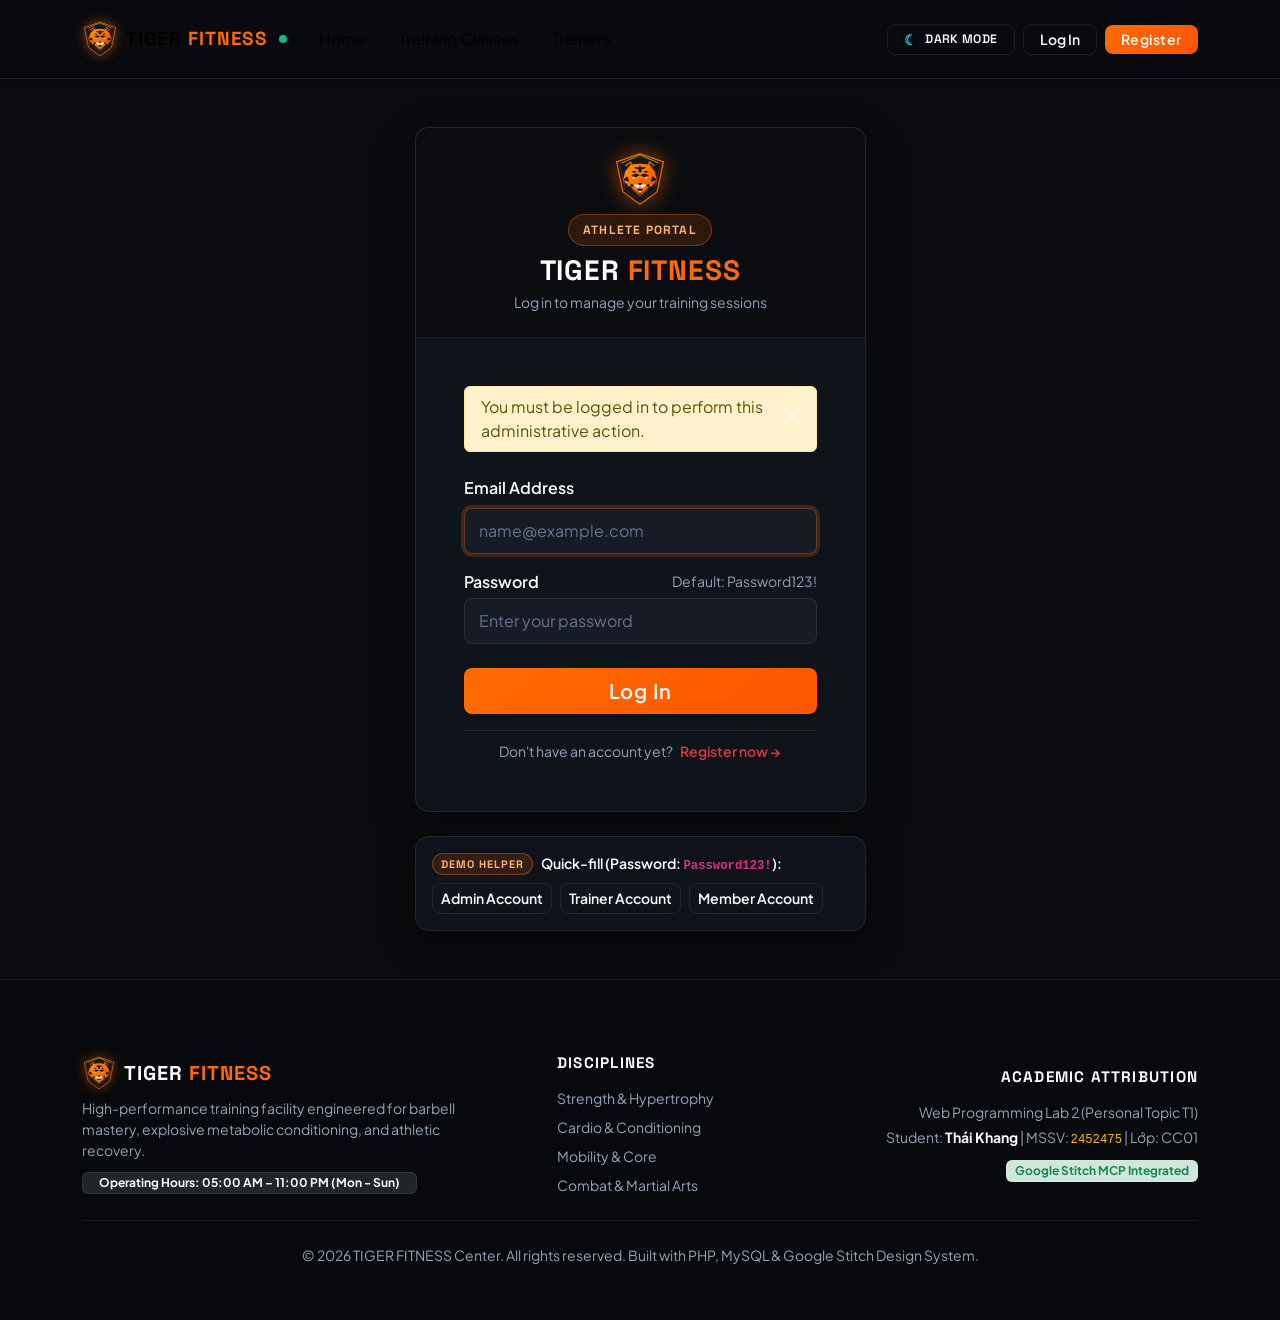
==== netlify_dist/class_form.html @ b27a7390 "feat(brand,deploy): rebrand to Tiger Fitness with 2D tiger SVG logo, orange theme, and Netlify stati" ====
<!DOCTYPE html>
<html lang="en">
<head>
  <meta charset="UTF-8">
  <meta name="viewport" content="width=device-width, initial-scale=1.0">
  <title>Athlete Login - TIGER FITNESS</title>
  <link rel="icon" type="image/svg+xml" href="images/favicon.svg">
  <link href="https://cdn.jsdelivr.net/npm/bootstrap@5.3.0/dist/css/bootstrap.min.css" rel="stylesheet">
  <link rel="stylesheet" href="css/style.css">
</head>
<body class="" data-bs-theme="light">

<script>
  // Instant client-side theme application to prevent FOUC
  (function() {
    var theme = "light";
    document.documentElement.setAttribute('data-bs-theme', theme);
    if (document.body) {
      if (theme === 'dark') {
        document.body.classList.add('theme-dark');
      } else {
        document.body.classList.remove('theme-dark');
      }
    }
  })();
</script>
<header>
  <nav class="navbar navbar-expand-lg glass-navbar sticky-top shadow-sm py-3">
    <div class="container">
      <a class="navbar-brand fw-bold text-uppercase d-flex align-items-center gap-2" href="index.html">
        <img src="images/tiger-logo.svg" alt="Tiger Logo" width="36" height="36" style="filter: drop-shadow(0 0 6px rgba(255, 107, 0, 0.5));">
        <span class="font-headline" style="letter-spacing: 0.06em; font-size: 1.18rem;">TIGER <span style="color: var(--tiger-orange);">FITNESS</span></span>
        <span class="live-beacon ms-1 d-none d-sm-inline-block" title="Tiger Core Systems Online"></span>
      </a>
      <button
        class="navbar-toggler border-0 shadow-none"
        type="button"
        data-bs-toggle="collapse"
        data-bs-target="#mainNavbar"
        aria-controls="mainNavbar"
        aria-expanded="false"
        aria-label="Toggle navigation">
        <span class="navbar-toggler-icon"></span>
      </button>
      <div class="collapse navbar-collapse" id="mainNavbar">
        <ul class="navbar-nav me-auto mb-2 mb-lg-0 align-items-lg-center">
          <li class="nav-item">
            <a class="nav-link fw-semibold px-3" href="index.html">Home</a>
          </li>
          <li class="nav-item">
            <a class="nav-link fw-semibold px-3" href="classes.html">Training Classes</a>
          </li>
          <li class="nav-item">
            <a class="nav-link fw-semibold px-3" href="index.html#trainers">Trainers</a>
          </li>
                            </ul>

        <ul class="navbar-nav ms-auto mb-2 mb-lg-0 align-items-lg-center gap-2">
          <!-- Theme Toggle (Task 5.2 Cookie: apex_theme) -->
          <li class="nav-item">
            <a href="javascript:void(0)" onclick="toggleNetlifyTheme()" 
               class="btn btn-sm btn-outline-apex d-flex align-items-center gap-2 px-3 py-1"
               title="Switch to Dark Gym Mode (Cookie-persisted for 30 days)">
                              <span class="text-info">&#9790;</span> <span class="small font-headline">DARK MODE</span>
                          </a>
          </li>

                      <li class="nav-item">
              <a class="btn btn-outline-apex btn-sm px-3" href="login.html">
                Log In
              </a>
            </li>
            <li class="nav-item">
              <a class="btn btn-danger btn-sm px-3 shadow-sm" href="register.html">
                Register
              </a>
            </li>
                  </ul>
      </div>
    </div>
  </nav>
</header>

<main class="container py-5">
  <div class="row justify-content-center">
    <div class="col-12 col-md-8 col-lg-5">
      <div class="glass-panel overflow-hidden mb-4 shadow-lg">
        <div class="p-4 text-center border-bottom border-secondary border-opacity-25" style="background: rgba(10, 11, 14, 0.7);">
          <div class="mb-2">
            <img src="images/tiger-logo.svg" alt="Tiger Fitness Mascot" width="54" height="54" style="filter: drop-shadow(0 0 10px rgba(255, 107, 0, 0.5));">
          </div>
          <span class="hero-badge mb-2">Athlete Portal</span>
          <h3 class="fw-bold font-headline text-uppercase text-white mb-1">TIGER <span style="color: var(--tiger-orange);">FITNESS</span></h3>
          <p class="text-secondary small mb-0">Log in to manage your training sessions</p>
        </div>

        <div class="card-body p-4 p-md-5">
          <!-- Flash Notifications -->
          
                      <div class="alert alert-warning alert-dismissible fade show py-2 mb-4" role="alert">
              You must be logged in to perform this administrative action.              <button type="button" class="btn-close" data-bs-dismiss="alert" aria-label="Close"></button>
            </div>
          
          
          
          <!-- Login Form -->
          <form action="login.html" method="POST" novalidate>
            <div class="mb-3">
              <label for="email" class="form-label fw-semibold">Email Address</label>
              <input
                type="email"
                class="form-control"
                id="email"
                name="email"
                placeholder="name@example.com"
                value=""
                required
                autofocus>
            </div>

            <div class="mb-4">
              <div class="d-flex justify-content-between align-items-center mb-1">
                <label for="password" class="form-label fw-semibold mb-0">Password</label>
                <span class="text-muted small">Default: Password123!</span>
              </div>
              <input
                type="password"
                class="form-control"
                id="password"
                name="password"
                placeholder="Enter your password"
                required>
            </div>

            <div class="d-grid mb-3">
              <button type="submit" class="btn btn-apex-crimson btn-lg fw-semibold shadow-sm">
                Log In
              </button>
            </div>

            <div class="text-center pt-2 border-top border-secondary border-opacity-25">
              <span class="text-secondary small">Don't have an account yet?</span>
              <a href="register.html" class="text-danger fw-semibold small text-decoration-none ms-1">Register now &rarr;</a>
            </div>
          </form>
        </div>
      </div>

      <!-- Quick Demo Credentials Card (Task Evaluation Helper) -->
      <div class="glass-panel p-3">
        <div class="d-flex align-items-center gap-2 mb-2">
          <span class="hero-badge" style="padding: 2px 8px; font-size: 0.68rem;">Demo Helper</span>
          <span class="fw-semibold small text-white">Quick-fill (Password: <code>Password123!</code>):</span>
        </div>
        <div class="d-flex flex-wrap gap-2">
          <button
            type="button"
            class="btn btn-sm btn-outline-apex"
            onclick="fillLogin('admin@gymfitness.local', 'Password123!')">
            Admin Account
          </button>
          <button
            type="button"
            class="btn btn-sm btn-outline-apex"
            onclick="fillLogin('trainer@gymfitness.local', 'Password123!')">
            Trainer Account
          </button>
          <button
            type="button"
            class="btn btn-sm btn-outline-apex"
            onclick="fillLogin('member@gymfitness.local', 'Password123!')">
            Member Account
          </button>
        </div>
      </div>
    </div>
  </div>
</main>

<footer class="apex-footer mt-auto">
  <div class="container py-4">
    <div class="row g-4 align-items-center">
      <div class="col-12 col-md-5">
        <div class="d-flex align-items-center gap-2 mb-2">
          <img src="images/tiger-logo.svg" alt="Tiger Logo" width="34" height="34" style="filter: drop-shadow(0 0 6px rgba(255, 107, 0, 0.4));">
          <span class="font-headline fw-bold text-white fs-5" style="letter-spacing: 0.05em;">TIGER <span style="color: var(--tiger-orange);">FITNESS</span></span>
        </div>
        <p class="small text-secondary mb-2" style="max-width: 380px;">
          High-performance training facility engineered for barbell mastery, explosive metabolic conditioning, and athletic recovery.
        </p>
        <span class="badge bg-dark border border-secondary text-light px-3 py-1 small">
          Operating Hours: 05:00 AM – 11:00 PM (Mon - Sun)
        </span>
      </div>

      <div class="col-6 col-md-3">
        <h6 class="footer-title">Disciplines</h6>
        <ul class="list-unstyled small mb-0 d-flex flex-column gap-2">
          <li><a href="classes.html?category_id=1">Strength & Hypertrophy</a></li>
          <li><a href="classes.html?category_id=2">Cardio & Conditioning</a></li>
          <li><a href="classes.html?category_id=3">Mobility & Core</a></li>
          <li><a href="classes.html?category_id=4">Combat & Martial Arts</a></li>
        </ul>
      </div>

      <div class="col-6 col-md-4 text-md-end">
        <h6 class="footer-title">Academic Attribution</h6>
        <p class="small text-secondary mb-1">
          Web Programming Lab 2 (Personal Topic T1)
        </p>
        <p class="small text-secondary mb-2">
          Student: <strong class="text-white">Thái Khang</strong> | MSSV: <code class="text-warning">2452475</code> | Lớp: CC01
        </p>
        <span class="badge bg-success-subtle text-success border border-success small px-2 py-1">
          Google Stitch MCP Integrated
        </span>
      </div>
    </div>

    <div class="pt-4 mt-4 border-top border-secondary border-opacity-25 text-center text-secondary small">
      &copy; 2026 TIGER FITNESS Center. All rights reserved. Built with PHP, MySQL & Google Stitch Design System.
    </div>
  </div>
</footer>

<script src="https://cdn.jsdelivr.net/npm/bootstrap@5.3.0/dist/js/bootstrap.bundle.min.js"></script>
<script>
function fillLogin(email, password) {
  document.getElementById('email').value = email;
  document.getElementById('password').value = password;
}
</script>
<script src="js/netlify-interactive.js"></script>
</body>
</html>
---- netlify_dist/css/style.css ----
/* =====================================================================
 * TIGER FITNESS - STITCH DESIGN SYSTEM
 * Synthesized via Google Stitch MCP (Project ID: 6697286312568266889)
 * High-Octane Modern Performance Club Aesthetic (Nike Training / Gymshark)
 * Dual-Mode Engine fully bound to PHP Cookie 'apex_theme' (30 Days)
 * Primary Brand Palette: Tiger Orange (#FF6B00) & Amber Gold (#FF9E00)
 * ===================================================================== */

@import url('https://fonts.googleapis.com/css2?family=Plus+Jakarta+Sans:wght@300;400;500;600;700;800&family=Space+Grotesk:wght@400;500;600;700&display=swap');

/* ---------------------------------------------------------------------
 * 1. CSS CUSTOM PROPERTIES & DESIGN TOKENS
 * --------------------------------------------------------------------- */
:root {
  /* Brand Tiger Energy Accents */
  --tiger-orange: #FF6B00;
  --tiger-orange-hover: #FF8533;
  --tiger-amber: #FF9E00;
  --tiger-volt: #FF5500;
  --tiger-emerald: #10B981;

  /* Backward Compatibility Aliases */
  --apex-crimson: #FF6B00;
  --apex-crimson-hover: #FF8533;
  --apex-volt: #FF5500;
  --apex-emerald: #10B981;

  /* Light Athletic Mode (Athletic Ivory Canvas) */
  --apex-bg: #FFFDFB;
  --apex-surface: #FFFFFF;
  --apex-surface-subtle: #F7F4EE;
  --apex-surface-container: #FAF6F0;
  --apex-border: rgba(17, 24, 39, 0.08);
  --apex-border-hover: rgba(255, 107, 0, 0.40);
  --apex-text-primary: #111827;
  --apex-text-muted: #6B7280;
  --apex-navbar-bg: rgba(255, 253, 251, 0.88);
  --apex-glass-bg: rgba(255, 255, 255, 0.84);
  --apex-card-shadow: 0 4px 20px -2px rgba(17, 24, 39, 0.06);
  --apex-glow: 0 10px 25px -3px rgba(255, 107, 0, 0.22);

  /* Typography */
  --font-headline: 'Space Grotesk', -apple-system, sans-serif;
  --font-body: 'Plus Jakarta Sans', -apple-system, BlinkMacSystemFont, 'Segoe UI', Roboto, sans-serif;
}

/* ---------------------------------------------------------------------
 * Dark Gym Mode (Activated via Cookie apex_theme = 'dark')
 * Deep Tiger Black (#0A0B0E) & Obsidian Card (#12151E)
 * --------------------------------------------------------------------- */
body.theme-dark,
[data-bs-theme="dark"] {
  --apex-bg: #0A0B0E;
  --apex-surface: #12151E;
  --apex-surface-subtle: #191D2A;
  --apex-surface-container: #161A24;
  --apex-border: rgba(255, 255, 255, 0.08);
  --apex-border-hover: rgba(255, 107, 0, 0.45);
  --apex-text-primary: #F8FAFC;
  --apex-text-muted: #94A3B8;
  --apex-navbar-bg: rgba(10, 11, 14, 0.88);
  --apex-glass-bg: rgba(18, 21, 30, 0.82);
  --apex-card-shadow: 0 12px 35px -5px rgba(0, 0, 0, 0.70);
  --apex-glow: 0 0 24px -4px rgba(255, 107, 0, 0.38);

  background-color: var(--apex-bg) !important;
  color: var(--apex-text-primary) !important;
}

/* ---------------------------------------------------------------------
 * 2. BASE STYLING & TYPOGRAPHY
 * --------------------------------------------------------------------- */
body {
  font-family: var(--font-body);
  background-color: var(--apex-bg);
  color: var(--apex-text-primary);
  min-height: 100vh;
  display: flex;
  flex-direction: column;
  transition: background-color 0.25s ease, color 0.25s ease;
  -webkit-font-smoothing: antialiased;
}

main {
  flex: 1 0 auto;
}

h1, h2, h3, h4, h5, h6,
.font-headline,
.display-4, .display-5, .display-6 {
  font-family: var(--font-headline);
  letter-spacing: 0.03em;
}

/* ---------------------------------------------------------------------
 * 3. GLASSMORPHISM & ELEVATION COMPONENTS
 * --------------------------------------------------------------------- */
.glass-navbar {
  background-color: var(--apex-navbar-bg) !important;
  backdrop-filter: blur(14px);
  -webkit-backdrop-filter: blur(14px);
  border-bottom: 1px solid var(--apex-border);
  transition: background-color 0.25s ease, border-color 0.25s ease;
}

.glass-panel {
  background-color: var(--apex-glass-bg);
  backdrop-filter: blur(14px);
  -webkit-backdrop-filter: blur(14px);
  border: 1px solid var(--apex-border);
  box-shadow: var(--apex-card-shadow);
  border-radius: 14px;
}

.glass-panel-interactive {
  background-color: var(--apex-glass-bg);
  backdrop-filter: blur(14px);
  -webkit-backdrop-filter: blur(14px);
  border: 1px solid var(--apex-border);
  box-shadow: var(--apex-card-shadow);
  border-radius: 14px;
  transition: transform 0.25s cubic-bezier(0.16, 1, 0.3, 1), 
              border-color 0.25s ease, 
              box-shadow 0.25s ease;
}

.glass-panel-interactive:hover {
  transform: translateY(-4px);
  border-color: var(--apex-border-hover);
  box-shadow: var(--apex-glow) !important;
}

/* ---------------------------------------------------------------------
 * 4. BUTTONS & GLOW EFFECTS (TIGER ORANGE)
 * --------------------------------------------------------------------- */
.btn-tiger-orange,
.btn-apex-crimson,
.btn-danger {
  background: linear-gradient(135deg, #FF6B00 0%, #FF5500 100%);
  border: none;
  color: #FFFFFF !important;
  font-weight: 600;
  letter-spacing: 0.04em;
  border-radius: 8px;
  transition: all 0.22s cubic-bezier(0.16, 1, 0.3, 1);
  box-shadow: 0 4px 14px rgba(255, 107, 0, 0.32);
}

.btn-tiger-orange:hover,
.btn-apex-crimson:hover,
.btn-danger:hover {
  background: linear-gradient(135deg, #FF9E00 0%, #FF6B00 100%);
  transform: translateY(-2px);
  box-shadow: 0 6px 20px rgba(255, 107, 0, 0.48);
}

.btn-outline-apex,
.btn-outline-tiger {
  background: transparent;
  border: 1px solid var(--apex-border);
  color: var(--apex-text-primary);
  font-weight: 600;
  border-radius: 8px;
  backdrop-filter: blur(8px);
  transition: all 0.2s ease;
}

.btn-outline-apex:hover,
.btn-outline-tiger:hover {
  background: rgba(255, 107, 0, 0.10);
  border-color: var(--tiger-orange);
  color: var(--tiger-orange);
  transform: translateY(-2px);
}

.glow-tiger {
  box-shadow: 0 0 24px -4px rgba(255, 107, 0, 0.42);
}

.glow-crimson {
  box-shadow: 0 0 24px -4px rgba(255, 107, 0, 0.40);
}

.glow-emerald {
  box-shadow: 0 0 20px -3px rgba(16, 185, 129, 0.40);
}

.live-beacon {
  display: inline-block;
  width: 8px;
  height: 8px;
  border-radius: 50%;
  background-color: var(--tiger-emerald);
  animation: beacon-pulse 2s cubic-bezier(0.4, 0, 0.6, 1) infinite;
}

@keyframes beacon-pulse {
  0%, 100% {
    opacity: 1;
    transform: scale(1);
    box-shadow: 0 0 0 0 rgba(16, 185, 129, 0.7);
  }
  50% {
    opacity: 0.7;
    transform: scale(1.15);
    box-shadow: 0 0 0 6px rgba(16, 185, 129, 0);
  }
}

/* ---------------------------------------------------------------------
 * 5. HERO SECTION & STATS BAR
 * --------------------------------------------------------------------- */
.hero-section {
  position: relative;
  padding: 85px 0 60px 0;
  background: radial-gradient(circle at 50% 10%, rgba(255, 107, 0, 0.16) 0%, rgba(10, 11, 14, 0) 70%),
              linear-gradient(180deg, rgba(10, 11, 14, 0.96) 0%, rgba(18, 21, 30, 0.98) 100%);
  overflow: hidden;
  border-bottom: 1px solid var(--apex-border);
}

.hero-badge {
  display: inline-flex;
  align-items: center;
  gap: 8px;
  padding: 6px 14px;
  background: rgba(255, 107, 0, 0.14);
  border: 1px solid rgba(255, 107, 0, 0.38);
  border-radius: 9999px;
  color: #FFB366;
  font-family: var(--font-headline);
  font-size: 0.75rem;
  letter-spacing: 0.1em;
  text-transform: uppercase;
  font-weight: 700;
}

.hero-gradient-text {
  background: linear-gradient(135deg, #FF9E00 0%, #FF6B00 50%, #FF5500 100%);
  -webkit-background-clip: text;
  -webkit-text-fill-color: transparent;
}

.stats-card {
  background: var(--apex-glass-bg);
  backdrop-filter: blur(12px);
  border: 1px solid var(--apex-border);
  border-radius: 12px;
  padding: 18px 24px;
  transition: transform 0.2s ease, border-color 0.2s ease;
}

.stats-card:hover {
  transform: translateY(-2px);
  border-color: rgba(255, 107, 0, 0.40);
}

.stats-value {
  font-family: var(--font-headline);
  font-size: 2.2rem;
  font-weight: 700;
  color: #FFFFFF;
  line-height: 1;
}

/* ---------------------------------------------------------------------
 * 6. CLASS CARDS (CATALOG & HOMEPAGE)
 * --------------------------------------------------------------------- */
.class-card {
  background-color: var(--apex-surface);
  border: 1px solid var(--apex-border);
  border-radius: 14px;
  overflow: hidden;
  box-shadow: var(--apex-card-shadow);
  transition: all 0.28s cubic-bezier(0.16, 1, 0.3, 1);
  display: flex;
  flex-direction: column;
}

.class-card:hover {
  transform: translateY(-6px);
  border-color: var(--apex-border-hover);
  box-shadow: var(--apex-glow) !important;
}

.class-card-img-wrap {
  position: relative;
  overflow: hidden;
  height: 220px;
}

.class-card-img-wrap img {
  width: 100%;
  height: 100%;
  object-fit: cover;
  transition: transform 0.4s cubic-bezier(0.16, 1, 0.3, 1);
}

.class-card:hover .class-card-img-wrap img {
  transform: scale(1.06);
}

.class-card-overlay {
  position: absolute;
  inset: 0;
  background: linear-gradient(180deg, rgba(10, 11, 14, 0.1) 0%, rgba(10, 11, 14, 0.75) 100%);
}

.class-discipline-badge {
  position: absolute;
  top: 14px;
  right: 14px;
  padding: 5px 12px;
  background: rgba(10, 11, 14, 0.85);
  backdrop-filter: blur(8px);
  border: 1px solid rgba(255, 255, 255, 0.15);
  border-radius: 9999px;
  color: #FFFFFF;
  font-family: var(--font-headline);
  font-size: 0.72rem;
  letter-spacing: 0.08em;
  text-transform: uppercase;
  font-weight: 700;
}

.class-price-tag {
  font-family: var(--font-headline);
  font-size: 1.45rem;
  font-weight: 700;
  color: var(--tiger-orange);
}

/* ---------------------------------------------------------------------
 * 7. BENTO GRID (DASHBOARD & TELEMETRY)
 * --------------------------------------------------------------------- */
.bento-card {
  background-color: var(--apex-surface);
  border: 1px solid var(--apex-border);
  border-radius: 16px;
  box-shadow: var(--apex-card-shadow);
  padding: 24px;
  height: 100%;
  transition: all 0.22s ease;
}

.bento-card-header {
  border-bottom: 1px solid var(--apex-border);
  padding-bottom: 14px;
  margin-bottom: 18px;
  display: flex;
  justify-content: space-between;
  align-items: center;
}

.vip-role-badge {
  display: inline-flex;
  align-items: center;
  gap: 6px;
  padding: 4px 12px;
  border-radius: 9999px;
  font-family: var(--font-headline);
  font-size: 0.7rem;
  letter-spacing: 0.08em;
  text-transform: uppercase;
  font-weight: 700;
}

.vip-role-admin {
  background: rgba(255, 107, 0, 0.18);
  border: 1px solid rgba(255, 107, 0, 0.5);
  color: #FFB366;
}

.vip-role-trainer {
  background: rgba(59, 130, 246, 0.15);
  border: 1px solid rgba(59, 130, 246, 0.4);
  color: #93C5FD;
}

.vip-role-member {
  background: rgba(16, 185, 129, 0.15);
  border: 1px solid rgba(16, 185, 129, 0.4);
  color: #6EE7B7;
}

/* ---------------------------------------------------------------------
 * 8. FORM CONTROLS & INPUT REFINEMENT
 * --------------------------------------------------------------------- */
.form-control,
.form-select {
  background-color: var(--apex-surface-subtle);
  border: 1px solid var(--apex-border);
  color: var(--apex-text-primary);
  border-radius: 8px;
  padding: 10px 14px;
  transition: border-color 0.2s ease, box-shadow 0.2s ease;
}

.form-control:focus,
.form-select:focus {
  background-color: var(--apex-surface-subtle);
  border-color: var(--tiger-orange);
  color: var(--apex-text-primary);
  box-shadow: 0 0 0 3px rgba(255, 107, 0, 0.22);
}

body.theme-dark .form-control,
body.theme-dark .form-select,
[data-bs-theme="dark"] .form-control,
[data-bs-theme="dark"] .form-select {
  background-color: #171B26 !important;
  color: #F8FAFC !important;
  border-color: rgba(255, 255, 255, 0.12) !important;
}

body.theme-dark .form-control::placeholder,
[data-bs-theme="dark"] .form-control::placeholder {
  color: #64748B !important;
}

/* ---------------------------------------------------------------------
 * 9. BOOTSTRAP OVERRIDES FOR THEME CONSISTENCY
 * --------------------------------------------------------------------- */
body.theme-dark .card,
[data-bs-theme="dark"] .card {
  background-color: var(--apex-surface) !important;
  border-color: var(--apex-border) !important;
  color: var(--apex-text-primary) !important;
}

body.theme-dark .card-header,
[data-bs-theme="dark"] .card-header {
  background-color: var(--apex-surface-subtle) !important;
  border-color: var(--apex-border) !important;
  color: var(--apex-text-primary) !important;
}

body.theme-dark .bg-light,
[data-bs-theme="dark"] .bg-light {
  background-color: var(--apex-bg) !important;
}

body.theme-dark .bg-white,
[data-bs-theme="dark"] .bg-white {
  background-color: var(--apex-surface) !important;
  color: var(--apex-text-primary) !important;
}

body.theme-dark .border,
body.theme-dark .border-top,
body.theme-dark .border-bottom,
[data-bs-theme="dark"] .border,
[data-bs-theme="dark"] .border-top,
[data-bs-theme="dark"] .border-bottom {
  border-color: var(--apex-border) !important;
}

body.theme-dark .table,
[data-bs-theme="dark"] .table {
  color: var(--apex-text-primary) !important;
  border-color: var(--apex-border) !important;
}

body.theme-dark .table > :not(caption) > * > *,
[data-bs-theme="dark"] .table > :not(caption) > * > * {
  background-color: transparent !important;
  border-color: var(--apex-border) !important;
}

body.theme-dark .table-light,
[data-bs-theme="dark"] .table-light {
  background-color: var(--apex-surface-subtle) !important;
  color: var(--apex-text-primary) !important;
}

body.theme-dark .list-group-item,
[data-bs-theme="dark"] .list-group-item {
  background-color: transparent !important;
  border-color: var(--apex-border) !important;
  color: var(--apex-text-primary) !important;
}

body.theme-dark .text-dark,
[data-bs-theme="dark"] .text-dark {
  color: #F8FAFC !important;
}

body.theme-dark .text-secondary,
body.theme-dark .text-muted,
[data-bs-theme="dark"] .text-secondary,
[data-bs-theme="dark"] .text-muted {
  color: #94A3B8 !important;
}

/* ---------------------------------------------------------------------
 * 10. FOOTER STYLING
 * --------------------------------------------------------------------- */
footer.apex-footer {
  background-color: #08090C;
  border-top: 1px solid rgba(255, 255, 255, 0.08);
  color: #94A3B8;
  padding: 50px 0 30px 0;
}

footer.apex-footer .footer-title {
  font-family: var(--font-headline);
  color: #F8FAFC;
  font-size: 0.95rem;
  letter-spacing: 0.08em;
  text-transform: uppercase;
  margin-bottom: 16px;
  font-weight: 700;
}

footer.apex-footer a {
  color: #94A3B8;
  text-decoration: none;
  transition: color 0.2s ease;
}

footer.apex-footer a:hover {
  color: var(--tiger-orange);
}
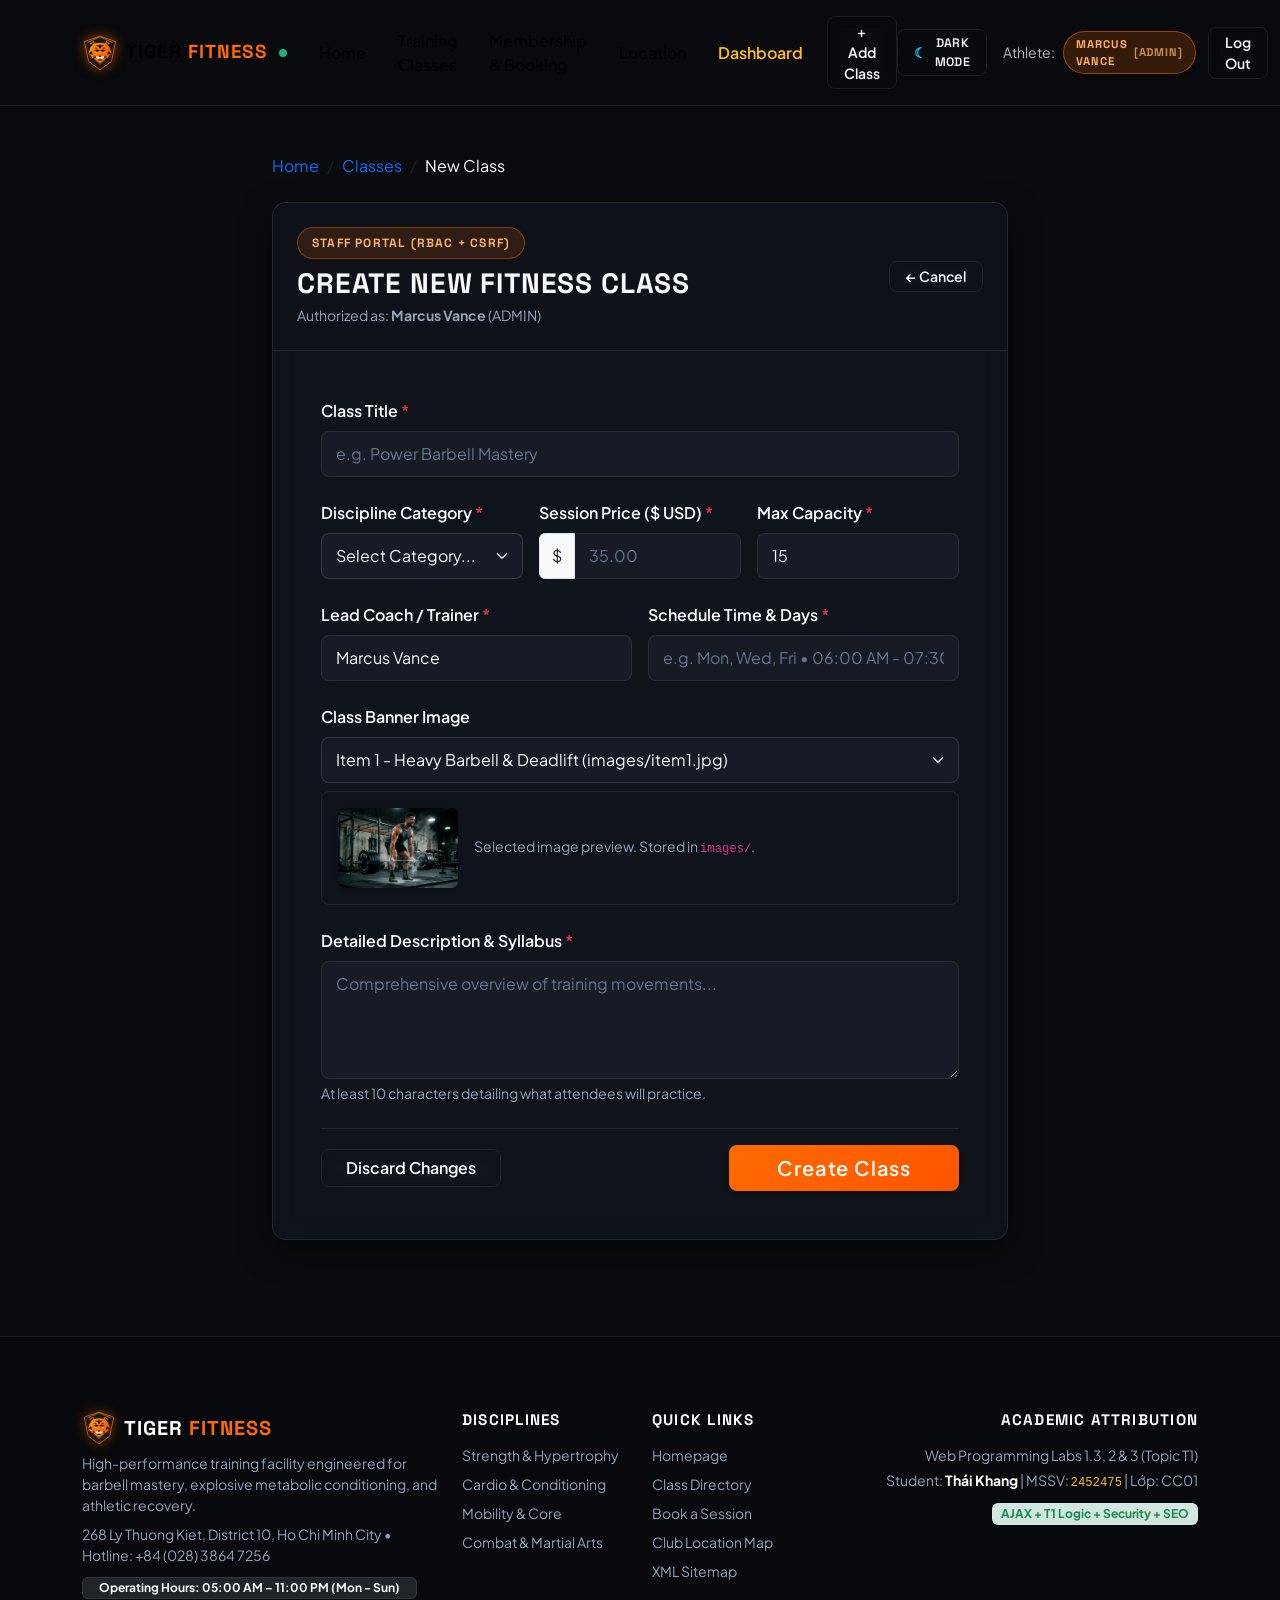
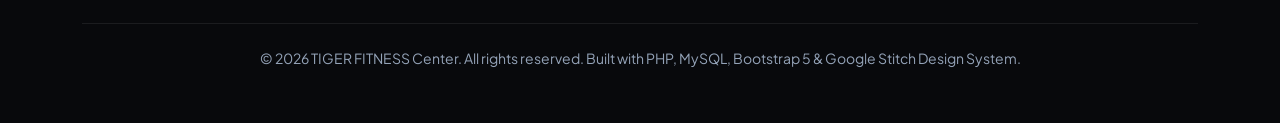
==== commit 79210106: "feat(lab3): reorganize workspace, implement AJAX search & capacity, T1 booking workflow, CSRF/XSS se" ====
--- a/netlify_dist/class_form.html
+++ b/netlify_dist/class_form.html
@@ -3,7 +3,22 @@
 <head>
   <meta charset="UTF-8">
   <meta name="viewport" content="width=device-width, initial-scale=1.0">
-  <title>Athlete Login - TIGER FITNESS</title>
+    <title>Create New Fitness Class - TIGER FITNESS</title>
+  <meta name="description" content="Staff management form to create or update fitness class details and maximum capacity.">
+  <meta name="keywords" content="Tiger Fitness, gym classes, strength training, HIIT conditioning, Olympic weightlifting, fitness class booking, personal training">
+  <meta name="author" content="Thai Khang - MSSV 2452475 (HCMUT)">
+  <meta name="robots" content="noindex, nofollow">
+  <link rel="canonical" href="class_form.html">
+
+  <!-- Open Graph / Social SEO Tags -->
+  <meta property="og:site_name" content="TIGER FITNESS Center">
+  <meta property="og:type" content="website">
+  <meta property="og:title" content="Create New Fitness Class - TIGER FITNESS">
+  <meta property="og:description" content="Staff management form to create or update fitness class details and maximum capacity.">
+  <meta property="og:url" content="class_form.html">
+
+  <!-- JSON-LD Structured Data -->
+  <script type="application/ld+json">{"@context":"https://schema.org","@type":"ExerciseGym","name":"TIGER FITNESS Center","description":"Staff management form to create or update fitness class details and maximum capacity.","url":"class_form.html","telephone":"+84-28-3864-7256","address":{"@type":"PostalAddress","streetAddress":"268 Ly Thuong Kiet, Ward 14, District 10","addressLocality":"Ho Chi Minh City","addressCountry":"VN"},"openingHours":"Mo-Su 05:00-23:00"}</script>
   <link rel="icon" type="image/svg+xml" href="images/favicon.svg">
   <link href="https://cdn.jsdelivr.net/npm/bootstrap@5.3.0/dist/css/bootstrap.min.css" rel="stylesheet">
   <link rel="stylesheet" href="css/style.css">
@@ -11,7 +26,6 @@
 <body class="" data-bs-theme="light">
 
 <script>
-  // Instant client-side theme application to prevent FOUC
   (function() {
     var theme = "light";
     document.documentElement.setAttribute('data-bs-theme', theme);
@@ -25,10 +39,10 @@
   })();
 </script>
 <header>
-  <nav class="navbar navbar-expand-lg glass-navbar sticky-top shadow-sm py-3">
+  <nav class="navbar navbar-expand-lg glass-navbar sticky-top shadow-sm py-3" aria-label="Main navigation">
     <div class="container">
       <a class="navbar-brand fw-bold text-uppercase d-flex align-items-center gap-2" href="index.html">
-        <img src="images/tiger-logo.svg" alt="Tiger Logo" width="36" height="36" style="filter: drop-shadow(0 0 6px rgba(255, 107, 0, 0.5));">
+        <img src="images/tiger-logo.svg" alt="Tiger Fitness 2D Emblem" width="36" height="36" style="filter: drop-shadow(0 0 6px rgba(255, 107, 0, 0.5));">
         <span class="font-headline" style="letter-spacing: 0.06em; font-size: 1.18rem;">TIGER <span style="color: var(--tiger-orange);">FITNESS</span></span>
         <span class="live-beacon ms-1 d-none d-sm-inline-block" title="Tiger Core Systems Online"></span>
       </a>
@@ -45,37 +59,50 @@
       <div class="collapse navbar-collapse" id="mainNavbar">
         <ul class="navbar-nav me-auto mb-2 mb-lg-0 align-items-lg-center">
           <li class="nav-item">
-            <a class="nav-link fw-semibold px-3" href="index.html">Home</a>
-          </li>
-          <li class="nav-item">
-            <a class="nav-link fw-semibold px-3" href="classes.html">Training Classes</a>
-          </li>
-          <li class="nav-item">
-            <a class="nav-link fw-semibold px-3" href="index.html#trainers">Trainers</a>
-          </li>
-                            </ul>
-
-        <ul class="navbar-nav ms-auto mb-2 mb-lg-0 align-items-lg-center gap-2">
-          <!-- Theme Toggle (Task 5.2 Cookie: apex_theme) -->
-          <li class="nav-item">
-            <a href="javascript:void(0)" onclick="toggleNetlifyTheme()" 
-               class="btn btn-sm btn-outline-apex d-flex align-items-center gap-2 px-3 py-1"
-               title="Switch to Dark Gym Mode (Cookie-persisted for 30 days)">
-                              <span class="text-info">&#9790;</span> <span class="small font-headline">DARK MODE</span>
-                          </a>
-          </li>
-
+            <a class="nav-link fw-semibold px-3 " href="index.html">Home</a>
+          </li>
+          <li class="nav-item">
+            <a class="nav-link fw-semibold px-3 " href="classes.html">Training Classes</a>
+          </li>
+          <li class="nav-item">
+            <a class="nav-link fw-semibold px-3 " href="bookings.html">Membership &amp; Booking</a>
+          </li>
+          <li class="nav-item">
+            <a class="nav-link fw-semibold px-3" href="index.html#location">Location</a>
+          </li>
                       <li class="nav-item">
-              <a class="btn btn-outline-apex btn-sm px-3" href="login.html">
-                Log In
-              </a>
+              <a class="nav-link fw-semibold px-3 text-warning" href="dashboard.html">Dashboard</a>
             </li>
-            <li class="nav-item">
-              <a class="btn btn-danger btn-sm px-3 shadow-sm" href="register.html">
-                Register
+                                <li class="nav-item">
+              <a class="btn btn-sm btn-outline-apex ms-lg-2 my-2 my-lg-0 px-3 py-1" href="class_form.html">
+                + Add Class
               </a>
             </li>
                   </ul>
+
+        <ul class="navbar-nav ms-auto mb-2 mb-lg-0 align-items-lg-center gap-2">
+          <!-- Theme Toggle (Cookie: apex_theme, 30 days) -->
+          <li class="nav-item">
+            <a href="javascript:void(0)" onclick="toggleNetlifyTheme()"
+               class="btn btn-sm btn-outline-apex d-flex align-items-center gap-2 px-3 py-1"
+               title="Switch to Dark Gym Mode (Cookie-persisted for 30 days)">
+                              <span class="text-info" aria-hidden="true">&#9790;</span> <span class="small font-headline">DARK MODE</span>
+                          </a>
+          </li>
+
+                      <li class="nav-item d-flex align-items-center gap-2 ms-lg-2">
+              <span class="small d-none d-xl-inline opacity-75">Athlete:</span>
+              <span class="vip-role-badge vip-role-admin shadow-sm">
+                <span>Marcus Vance</span>
+                <span class="opacity-75">[ADMIN]</span>
+              </span>
+            </li>
+            <li class="nav-item ms-lg-1">
+              <a class="btn btn-outline-apex btn-sm px-3" href="login.html">
+                Log Out
+              </a>
+            </li>
+                  </ul>
       </div>
     </div>
   </nav>
@@ -83,94 +110,181 @@
 
 <main class="container py-5">
   <div class="row justify-content-center">
-    <div class="col-12 col-md-8 col-lg-5">
-      <div class="glass-panel overflow-hidden mb-4 shadow-lg">
-        <div class="p-4 text-center border-bottom border-secondary border-opacity-25" style="background: rgba(10, 11, 14, 0.7);">
-          <div class="mb-2">
-            <img src="images/tiger-logo.svg" alt="Tiger Fitness Mascot" width="54" height="54" style="filter: drop-shadow(0 0 10px rgba(255, 107, 0, 0.5));">
+    <div class="col-12 col-lg-8">
+      <nav aria-label="breadcrumb" class="mb-4">
+        <ol class="breadcrumb">
+          <li class="breadcrumb-item"><a href="index.html" class="text-decoration-none">Home</a></li>
+          <li class="breadcrumb-item"><a href="classes.html" class="text-decoration-none">Classes</a></li>
+          <li class="breadcrumb-item active text-white" aria-current="page">New Class</li>
+        </ol>
+      </nav>
+
+      <div class="glass-panel overflow-hidden mb-5">
+        <div class="p-4 border-bottom border-secondary border-opacity-25" style="background: rgba(9, 13, 22, 0.25);">
+          <div class="d-flex align-items-center justify-content-between flex-wrap gap-2">
+            <div>
+              <span class="hero-badge mb-2">Staff Portal (RBAC + CSRF)</span>
+              <h1 class="h3 fw-bold font-headline text-uppercase mb-1">Create New Fitness Class</h1>
+              <p class="text-secondary small mb-0">Authorized as: <strong>Marcus Vance</strong> (ADMIN)</p>
+            </div>
+            <a href="classes.html" class="btn btn-outline-apex btn-sm px-3">&larr; Cancel</a>
           </div>
-          <span class="hero-badge mb-2">Athlete Portal</span>
-          <h3 class="fw-bold font-headline text-uppercase text-white mb-1">TIGER <span style="color: var(--tiger-orange);">FITNESS</span></h3>
-          <p class="text-secondary small mb-0">Log in to manage your training sessions</p>
         </div>
 
         <div class="card-body p-4 p-md-5">
-          <!-- Flash Notifications -->
           
-                      <div class="alert alert-warning alert-dismissible fade show py-2 mb-4" role="alert">
-              You must be logged in to perform this administrative action.              <button type="button" class="btn-close" data-bs-dismiss="alert" aria-label="Close"></button>
-            </div>
-          
-          
-          
-          <!-- Login Form -->
-          <form action="login.html" method="POST" novalidate>
-            <div class="mb-3">
-              <label for="email" class="form-label fw-semibold">Email Address</label>
+          <form action="class_form.html" method="POST" novalidate>
+            <input type="hidden" name="csrf_token" value="307f8060a1210377e7158e8ff5d37b88485de73ce7f2e19664bd777d1feea466">
+            <div class="mb-4">
+              <label for="title" class="form-label fw-semibold">Class Title <span class="text-danger">*</span></label>
               <input
-                type="email"
-                class="form-control"
-                id="email"
-                name="email"
-                placeholder="name@example.com"
+                type="text"
+                class="form-control "
+                id="title"
+                name="title"
+                placeholder="e.g. Power Barbell Mastery"
                 value=""
-                required
-                autofocus>
+                required>
+                          </div>
+
+            <div class="row g-3 mb-4">
+              <div class="col-12 col-md-4">
+                <label for="category_id" class="form-label fw-semibold">Discipline Category <span class="text-danger">*</span></label>
+                <select
+                  class="form-select "
+                  id="category_id"
+                  name="category_id"
+                  required>
+                  <option value="">Select Category...</option>
+                                      <option
+                      value="2"
+                      >
+                      Cardio &amp; Conditioning                    </option>
+                                      <option
+                      value="4"
+                      >
+                      Combat &amp; Martial Arts                    </option>
+                                      <option
+                      value="3"
+                      >
+                      Mobility &amp; Core                    </option>
+                                      <option
+                      value="1"
+                      >
+                      Strength &amp; Hypertrophy                    </option>
+                                  </select>
+                              </div>
+
+              <div class="col-12 col-md-4">
+                <label for="price" class="form-label fw-semibold">Session Price ($ USD) <span class="text-danger">*</span></label>
+                <div class="input-group">
+                  <span class="input-group-text">$</span>
+                  <input
+                    type="number"
+                    step="0.01"
+                    min="0"
+                    class="form-control "
+                    id="price"
+                    name="price"
+                    placeholder="35.00"
+                    value=""
+                    required>
+                                  </div>
+              </div>
+
+              <div class="col-12 col-md-4">
+                <label for="max_capacity" class="form-label fw-semibold">Max Capacity <span class="text-danger">*</span></label>
+                <input
+                  type="number"
+                  min="1"
+                  max="100"
+                  class="form-control "
+                  id="max_capacity"
+                  name="max_capacity"
+                  value="15"
+                  required>
+                              </div>
+            </div>
+
+            <div class="row g-3 mb-4">
+              <div class="col-12 col-md-6">
+                <label for="trainer_name" class="form-label fw-semibold">Lead Coach / Trainer <span class="text-danger">*</span></label>
+                <input
+                  type="text"
+                  class="form-control "
+                  id="trainer_name"
+                  name="trainer_name"
+                  placeholder="e.g. Marcus Vance"
+                  value="Marcus Vance"
+                  required>
+                              </div>
+
+              <div class="col-12 col-md-6">
+                <label for="schedule_info" class="form-label fw-semibold">Schedule Time &amp; Days <span class="text-danger">*</span></label>
+                <input
+                  type="text"
+                  class="form-control "
+                  id="schedule_info"
+                  name="schedule_info"
+                  placeholder="e.g. Mon, Wed, Fri • 06:00 AM - 07:30 AM"
+                  value=""
+                  required>
+                              </div>
             </div>
 
             <div class="mb-4">
-              <div class="d-flex justify-content-between align-items-center mb-1">
-                <label for="password" class="form-label fw-semibold mb-0">Password</label>
-                <span class="text-muted small">Default: Password123!</span>
+              <label for="image_url" class="form-label fw-semibold">Class Banner Image</label>
+              <select class="form-select mb-2" id="image_url" name="image_url" onchange="previewSelectedImage(this.value)">
+                                  <option value="images/item1.jpg" selected>
+                    Item 1 - Heavy Barbell &amp; Deadlift (images/item1.jpg)
+                  </option>
+                                  <option value="images/item2.jpg" >
+                    Item 2 - Battle Ropes HIIT (images/item2.jpg)
+                  </option>
+                                  <option value="images/item3.jpg" >
+                    Item 3 - Olympic Weightlifting (images/item3.jpg)
+                  </option>
+                                  <option value="images/item4.jpg" >
+                    Item 4 - Turf Sled Push (images/item4.jpg)
+                  </option>
+                                  <option value="images/item5.jpg" >
+                    Item 5 - Yoga &amp; Mobility Flow (images/item5.jpg)
+                  </option>
+                                  <option value="images/item6.jpg" >
+                    Item 6 - Boxing &amp; Heavy Bag (images/item6.jpg)
+                  </option>
+                              </select>
+              <div class="d-flex align-items-center gap-3 p-3 rounded-3 border">
+                <img
+                  id="image_preview"
+                  src="images/item1.jpg"
+                  alt="Class Banner Preview"
+                  class="rounded object-fit-cover shadow-sm"
+                  style="width: 120px; height: 80px;">
+                <div class="small text-secondary">
+                  Selected image preview. Stored in <code>images/</code>.
+                </div>
               </div>
-              <input
-                type="password"
-                class="form-control"
-                id="password"
-                name="password"
-                placeholder="Enter your password"
-                required>
-            </div>
-
-            <div class="d-grid mb-3">
-              <button type="submit" class="btn btn-apex-crimson btn-lg fw-semibold shadow-sm">
-                Log In
-              </button>
-            </div>
-
-            <div class="text-center pt-2 border-top border-secondary border-opacity-25">
-              <span class="text-secondary small">Don't have an account yet?</span>
-              <a href="register.html" class="text-danger fw-semibold small text-decoration-none ms-1">Register now &rarr;</a>
+            </div>
+
+            <div class="mb-4">
+              <label for="description" class="form-label fw-semibold">Detailed Description &amp; Syllabus <span class="text-danger">*</span></label>
+              <textarea
+                class="form-control "
+                id="description"
+                name="description"
+                rows="4"
+                placeholder="Comprehensive overview of training movements..."
+                required></textarea>
+                              <div class="form-text small text-muted">At least 10 characters detailing what attendees will practice.</div>
+                          </div>
+
+            <div class="d-flex justify-content-between align-items-center pt-3 border-top">
+              <a href="classes.html" class="btn btn-outline-apex px-4">Discard Changes</a>
+              <button type="submit" class="btn btn-apex-crimson btn-lg px-5 fw-semibold shadow-sm">
+                Create Class              </button>
             </div>
           </form>
-        </div>
-      </div>
-
-      <!-- Quick Demo Credentials Card (Task Evaluation Helper) -->
-      <div class="glass-panel p-3">
-        <div class="d-flex align-items-center gap-2 mb-2">
-          <span class="hero-badge" style="padding: 2px 8px; font-size: 0.68rem;">Demo Helper</span>
-          <span class="fw-semibold small text-white">Quick-fill (Password: <code>Password123!</code>):</span>
-        </div>
-        <div class="d-flex flex-wrap gap-2">
-          <button
-            type="button"
-            class="btn btn-sm btn-outline-apex"
-            onclick="fillLogin('admin@gymfitness.local', 'Password123!')">
-            Admin Account
-          </button>
-          <button
-            type="button"
-            class="btn btn-sm btn-outline-apex"
-            onclick="fillLogin('trainer@gymfitness.local', 'Password123!')">
-            Trainer Account
-          </button>
-          <button
-            type="button"
-            class="btn btn-sm btn-outline-apex"
-            onclick="fillLogin('member@gymfitness.local', 'Password123!')">
-            Member Account
-          </button>
         </div>
       </div>
     </div>
@@ -179,55 +293,68 @@
 
 <footer class="apex-footer mt-auto">
   <div class="container py-4">
-    <div class="row g-4 align-items-center">
-      <div class="col-12 col-md-5">
+    <div class="row g-4 align-items-start">
+      <div class="col-12 col-md-4">
         <div class="d-flex align-items-center gap-2 mb-2">
-          <img src="images/tiger-logo.svg" alt="Tiger Logo" width="34" height="34" style="filter: drop-shadow(0 0 6px rgba(255, 107, 0, 0.4));">
+          <img src="images/tiger-logo.svg" alt="Tiger Fitness Brand Logo" width="34" height="34" style="filter: drop-shadow(0 0 6px rgba(255, 107, 0, 0.4));">
           <span class="font-headline fw-bold text-white fs-5" style="letter-spacing: 0.05em;">TIGER <span style="color: var(--tiger-orange);">FITNESS</span></span>
         </div>
-        <p class="small text-secondary mb-2" style="max-width: 380px;">
+        <p class="small text-secondary mb-2" style="max-width: 360px;">
           High-performance training facility engineered for barbell mastery, explosive metabolic conditioning, and athletic recovery.
+        </p>
+        <p class="small text-secondary mb-2">
+          268 Ly Thuong Kiet, District 10, Ho Chi Minh City &bull; Hotline: +84 (028) 3864 7256
         </p>
         <span class="badge bg-dark border border-secondary text-light px-3 py-1 small">
           Operating Hours: 05:00 AM – 11:00 PM (Mon - Sun)
         </span>
       </div>
 
-      <div class="col-6 col-md-3">
+      <div class="col-6 col-md-2">
         <h6 class="footer-title">Disciplines</h6>
         <ul class="list-unstyled small mb-0 d-flex flex-column gap-2">
-          <li><a href="classes.html?category_id=1">Strength & Hypertrophy</a></li>
-          <li><a href="classes.html?category_id=2">Cardio & Conditioning</a></li>
-          <li><a href="classes.html?category_id=3">Mobility & Core</a></li>
-          <li><a href="classes.html?category_id=4">Combat & Martial Arts</a></li>
+          <li><a href="classes.html?category_id=1">Strength &amp; Hypertrophy</a></li>
+          <li><a href="classes.html?category_id=2">Cardio &amp; Conditioning</a></li>
+          <li><a href="classes.html?category_id=3">Mobility &amp; Core</a></li>
+          <li><a href="classes.html?category_id=4">Combat &amp; Martial Arts</a></li>
         </ul>
       </div>
 
-      <div class="col-6 col-md-4 text-md-end">
+      <div class="col-6 col-md-2">
+        <h6 class="footer-title">Quick Links</h6>
+        <ul class="list-unstyled small mb-0 d-flex flex-column gap-2">
+          <li><a href="index.html">Homepage</a></li>
+          <li><a href="classes.html">Class Directory</a></li>
+          <li><a href="bookings.html">Book a Session</a></li>
+          <li><a href="index.html#location">Club Location Map</a></li>
+          <li><a href="sitemap.xml">XML Sitemap</a></li>
+        </ul>
+      </div>
+
+      <div class="col-12 col-md-4 text-md-end">
         <h6 class="footer-title">Academic Attribution</h6>
         <p class="small text-secondary mb-1">
-          Web Programming Lab 2 (Personal Topic T1)
+          Web Programming Labs 1.3, 2 &amp; 3 (Topic T1)
         </p>
         <p class="small text-secondary mb-2">
           Student: <strong class="text-white">Thái Khang</strong> | MSSV: <code class="text-warning">2452475</code> | Lớp: CC01
         </p>
         <span class="badge bg-success-subtle text-success border border-success small px-2 py-1">
-          Google Stitch MCP Integrated
+          AJAX + T1 Logic + Security + SEO
         </span>
       </div>
     </div>
 
     <div class="pt-4 mt-4 border-top border-secondary border-opacity-25 text-center text-secondary small">
-      &copy; 2026 TIGER FITNESS Center. All rights reserved. Built with PHP, MySQL & Google Stitch Design System.
+      &copy; 2026 TIGER FITNESS Center. All rights reserved. Built with PHP, MySQL, Bootstrap 5 &amp; Google Stitch Design System.
     </div>
   </div>
 </footer>
 
 <script src="https://cdn.jsdelivr.net/npm/bootstrap@5.3.0/dist/js/bootstrap.bundle.min.js"></script>
 <script>
-function fillLogin(email, password) {
-  document.getElementById('email').value = email;
-  document.getElementById('password').value = password;
+function previewSelectedImage(val) {
+  document.getElementById('image_preview').src = '../public/' + val;
 }
 </script>
 <script src="js/netlify-interactive.js"></script>
--- a/netlify_dist/css/style.css
+++ b/netlify_dist/css/style.css
@@ -521,3 +521,90 @@
 footer.apex-footer a:hover {
   color: var(--tiger-orange);
 }
+
+/* ---------------------------------------------------------------------
+ * 11. LAB 3: LIGHT MODE READABILITY, CAPACITY METERS & MAPS WIDGET
+ * --------------------------------------------------------------------- */
+.text-tiger {
+  color: var(--tiger-orange) !important;
+}
+
+body:not(.theme-dark) main .glass-panel .text-white,
+body:not(.theme-dark) main .bento-card .text-white,
+body:not(.theme-dark) main .class-card .text-white,
+body:not(.theme-dark) main .breadcrumb-item.active.text-white,
+body:not(.theme-dark) main .table .text-white,
+body:not(.theme-dark) main > div .text-white {
+  color: var(--apex-text-primary) !important;
+}
+
+body:not(.theme-dark) .vip-role-admin {
+  color: #C2410C;
+}
+
+body:not(.theme-dark) .vip-role-trainer {
+  color: #1D4ED8;
+}
+
+body:not(.theme-dark) .vip-role-member {
+  color: #047857;
+}
+
+body:not(.theme-dark) .hero-badge {
+  color: #C2410C;
+}
+
+body:not(.theme-dark) .hero-section .hero-badge {
+  color: #FFB366;
+}
+
+.capacity-progress {
+  height: 10px;
+  border-radius: 9999px;
+  background-color: rgba(148, 163, 184, 0.22);
+  overflow: hidden;
+}
+
+.capacity-progress-bar {
+  height: 100%;
+  border-radius: 9999px;
+  transition: width 0.35s ease, background-color 0.35s ease;
+}
+
+.date-pill-btn {
+  border: 1px solid var(--apex-border);
+  background: var(--apex-surface-subtle);
+  color: var(--apex-text-primary);
+  border-radius: 10px;
+  padding: 8px 12px;
+  font-size: 0.82rem;
+  transition: all 0.2s ease;
+}
+
+.date-pill-btn:hover,
+.date-pill-btn.active {
+  border-color: var(--tiger-orange);
+  background: rgba(255, 107, 0, 0.14);
+  color: var(--tiger-orange);
+}
+
+.map-embed-frame {
+  width: 100%;
+  min-height: 330px;
+  border: 0;
+  border-radius: 12px;
+}
+
+.ajax-spinner {
+  width: 1rem;
+  height: 1rem;
+  border: 2px solid rgba(255, 107, 0, 0.25);
+  border-top-color: var(--tiger-orange);
+  border-radius: 50%;
+  animation: tiger-spin 0.65s linear infinite;
+  display: inline-block;
+}
+
+@keyframes tiger-spin {
+  to { transform: rotate(360deg); }
+}
